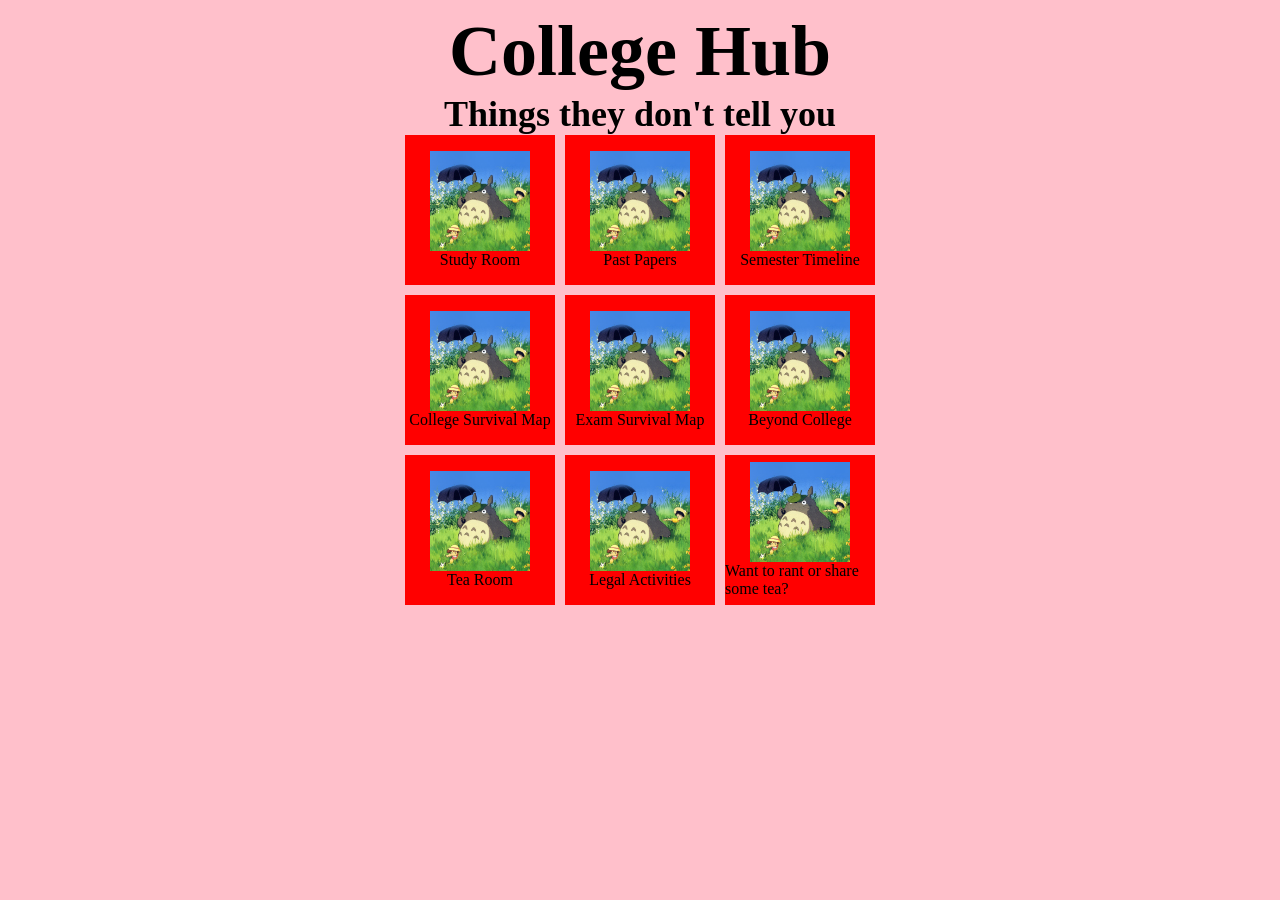
==== index.html @ ace234d8 "Initial Setup" ====
<!doctype html>
<html lang="en">
  <head>
    <meta charset="UTF-8" />
    <meta name="viewport" content="width=device-width, initial-scale=1.0" />
    <title>Govt Graduate College Hub</title>
    <link rel="stylesheet" href="style.css" />
  </head>
  <bod>
    <!-- Home Page -->

     <!-- Home section -->
    <section class="homeSection" id="home">
      <h1>College Hub</h1>
      <h4>Things they don't tell you</h4>

      <div class="servicesDiv" id="services">
        <!-- Service 1 -->
           <div class="service" id="#">
            <img src="img.jpg" alt="">
            <p>Study Room</p>
           </div>

            <!-- Service 2 -->
            <div class="service" id="#">
            <img src="img.jpg" alt="">
            <p>Past Papers</p>
           </div>
            <!-- Service 3 -->
            <div class="service" id="#">
            <img src="img.jpg" alt="">
            <p>Semester Timeline</p>
           </div>
            <!-- Service 4 -->
            <div class="service" id="#">
            <img src="img.jpg" alt="">
            <p>College Survival Map</p>
           </div>
           <!-- Service 5 -->
            <div class="service" id="#">
            <img src="img.jpg" alt="">
            <p>Exam Survival Map</p>
           </div>
           <!-- Service 6 -->
            <div class="service" id="#">
            <img src="img.jpg" alt="">
            <p>Beyond College</p>
           </div>
           <!-- Service 7 -->
            <div class="service" id="#">
            <img src="img.jpg" alt="">
            <p>Tea Room</p>
           </div>
           <!-- Service 8 -->
            <div class="service" id="#">
            <img src="img.jpg" alt="">
            <p>Legal Activities</p>
           </div>
           <!-- Service 9 -->
            <div class="service" id="#">
            <img src="img.jpg" alt="">
            <p>Want to rant or share some tea?</p>
           </div>
      </div>
    </section>
       
     <!-- Study Room -->
      <section>
           
      </section> 

     <!-- About Section -->
      <section>

      </section>

     <!-- Footer -->
      <footer>

      </footer>

  </body>
</html>
---- style.css ----
*{
    margin: 0;
    padding: 0;
    box-sizing: border-box;
}

.homeSection{
    height: 100vh;
    width: 100%;
    background: pink;
    display: flex;
    flex-direction: column;
    align-items: center;
}
.homeSection h1{
    margin-top: 10px;
    font-size: 8vh;
}
.homeSection h4{
    font-size: 4vh;
}

.servicesDiv{
    display:grid;
    grid-template-columns: repeat(3, 1fr);
    gap: 10px;
}
.service{
    width: 150px;
    height: 150px;
    background: red;
    display: flex;
    flex-direction: column;
    align-items: center;
    justify-content: center;

}
.service img{
    height: 100px;
}
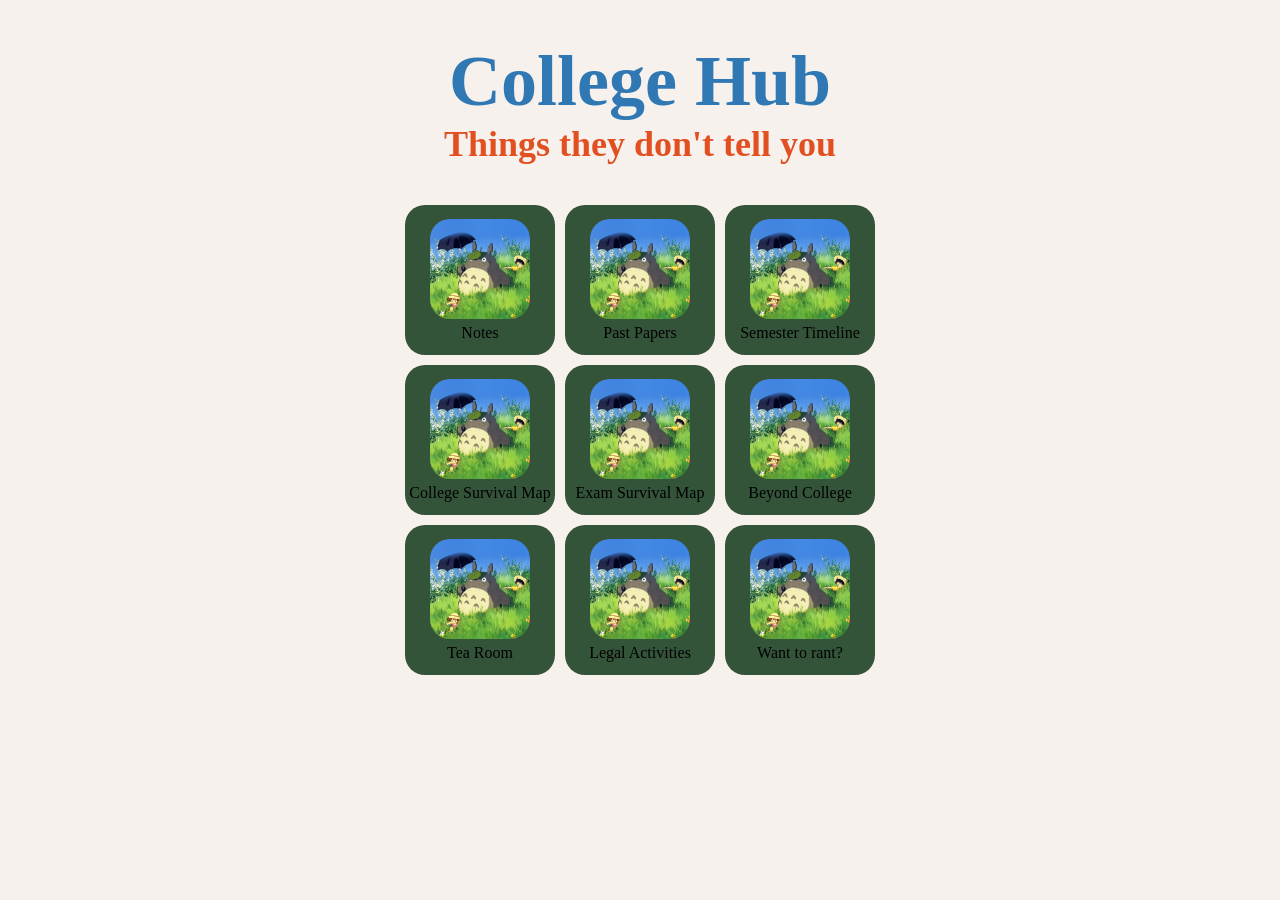
==== commit 85df7528: "Created Navbar" ====
--- a/index.html
+++ b/index.html
@@ -16,58 +16,53 @@
 
       <div class="servicesDiv" id="services">
         <!-- Service 1 -->
-           <div class="service" id="#">
+           <div class="service" id="notesLink" data-page="notes.html">
             <img src="img.jpg" alt="">
-            <p>Study Room</p>
+            <p>Notes</p>
            </div>
 
             <!-- Service 2 -->
-            <div class="service" id="#">
+            <div class="service" id="pastPapersLink" data-page="pastPapers.html">
             <img src="img.jpg" alt="">
             <p>Past Papers</p>
            </div>
             <!-- Service 3 -->
-            <div class="service" id="#">
+            <div class="service" id="semesterTimelineLink" data-page="semesterTimeline.html">
             <img src="img.jpg" alt="">
             <p>Semester Timeline</p>
            </div>
             <!-- Service 4 -->
-            <div class="service" id="#">
+            <div class="service" id="collegeSurvivalMapLink" data-page="collegeSurvivalMap.html">
             <img src="img.jpg" alt="">
             <p>College Survival Map</p>
            </div>
            <!-- Service 5 -->
-            <div class="service" id="#">
+            <div class="service" id="examSurvivalMapLink" data-page="examSurvivalMap.html">
             <img src="img.jpg" alt="">
             <p>Exam Survival Map</p>
            </div>
            <!-- Service 6 -->
-            <div class="service" id="#">
+            <div class="service" id="beyondCollegeLink" data-page="BeyondCollege.html">
             <img src="img.jpg" alt="">
             <p>Beyond College</p>
            </div>
            <!-- Service 7 -->
-            <div class="service" id="#">
+            <div class="service" id="teaRoomLink" data-page="teaRoom.html">
             <img src="img.jpg" alt="">
             <p>Tea Room</p>
            </div>
            <!-- Service 8 -->
-            <div class="service" id="#">
+            <div class="service" id="legalActivitiesLink" data-page="legalActivities.html">
             <img src="img.jpg" alt="">
             <p>Legal Activities</p>
            </div>
            <!-- Service 9 -->
-            <div class="service" id="#">
+            <div class="service" id="rantInputLink" data-page="rantInput.html">
             <img src="img.jpg" alt="">
-            <p>Want to rant or share some tea?</p>
+            <p>Want to rant?</p>
            </div>
       </div>
     </section>
-       
-     <!-- Study Room -->
-      <section>
-           
-      </section> 
 
      <!-- About Section -->
       <section>
@@ -79,5 +74,6 @@
 
       </footer>
 
+      <script src="script.js"></script>
   </body>
 </html>
--- a/style.css
+++ b/style.css
@@ -3,38 +3,65 @@
     padding: 0;
     box-sizing: border-box;
 }
+:root {
+    --paper: #F6F1EC;
+    --forest: #345439;
+    --ink: #251A0D;
+    --blue: #2F78B3;
+    --orange: #E25022;
+    --pink: #F1B3C4;
+    --lime: #C4C555;
+    --beige: #E5D8CB;
+    --taupe: #AC9179;
+}
 
 .homeSection{
     height: 100vh;
     width: 100%;
-    background: pink;
+    background: var(--paper);
     display: flex;
     flex-direction: column;
     align-items: center;
 }
 .homeSection h1{
-    margin-top: 10px;
+    margin-top: 40px;
     font-size: 8vh;
+    color: var(--blue);
 }
 .homeSection h4{
     font-size: 4vh;
+    color: var(--orange);
 }
 
 .servicesDiv{
     display:grid;
     grid-template-columns: repeat(3, 1fr);
     gap: 10px;
+    margin-top: 40px;
 }
 .service{
     width: 150px;
     height: 150px;
-    background: red;
+    background: var(--forest);
     display: flex;
     flex-direction: column;
     align-items: center;
     justify-content: center;
-
+    border: none;
+    border-radius: 20px;
+    gap: 5px;
+    transition: transform 1.2s ease;
 }
 .service img{
     height: 100px;
-}+    border: none;
+    border-radius: 20px;
+}
+
+.service:hover{
+     border: 2px solid var(--orange);
+}
+
+.service:active{
+    border: 4px solid var(--orange);
+}
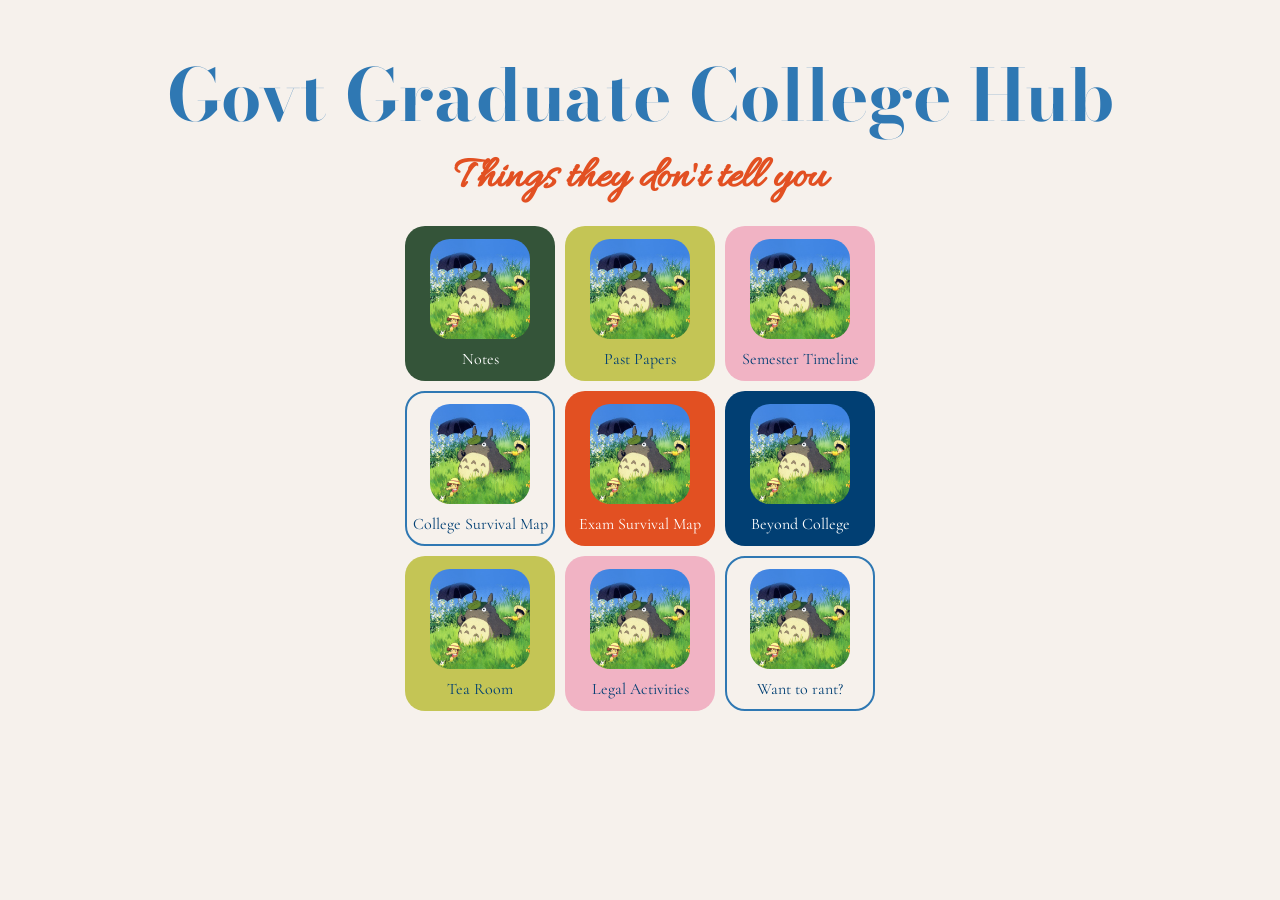
==== commit ff088831: "Done with styling of home page" ====
--- a/index.html
+++ b/index.html
@@ -1,79 +1,101 @@
 <!doctype html>
 <html lang="en">
-  <head>
-    <meta charset="UTF-8" />
-    <meta name="viewport" content="width=device-width, initial-scale=1.0" />
-    <title>Govt Graduate College Hub</title>
-    <link rel="stylesheet" href="style.css" />
-  </head>
-  <bod>
-    <!-- Home Page -->
 
-     <!-- Home section -->
-    <section class="homeSection" id="home">
-      <h1>College Hub</h1>
-      <h4>Things they don't tell you</h4>
+<head>
+  <meta charset="UTF-8" />
+  <meta name="viewport" content="width=device-width, initial-scale=1.0" />
+  <title>Govt Graduate College Hub</title>
+  <link rel="stylesheet" href="style.css" />
 
-      <div class="servicesDiv" id="services">
-        <!-- Service 1 -->
-           <div class="service" id="notesLink" data-page="notes.html">
-            <img src="img.jpg" alt="">
-            <p>Notes</p>
-           </div>
+  <!-- Bodoni Moda Font -->
+  <link rel="preconnect" href="https://fonts.googleapis.com">
+  <link rel="preconnect" href="https://fonts.gstatic.com" crossorigin>
+  <link
+    href="https://fonts.googleapis.com/css2?family=Archivo+Black&family=Betania+Patmos&family=Bodoni+Moda:ital,opsz,wght@0,6..96,400..900;1,6..96,400..900&family=Caveat:wght@400..700&family=Dancing+Script:wght@400..700&family=Handlee&family=Playwrite+NZ+Guides&display=swap"
+    rel="stylesheet">
 
-            <!-- Service 2 -->
-            <div class="service" id="pastPapersLink" data-page="pastPapers.html">
-            <img src="img.jpg" alt="">
-            <p>Past Papers</p>
-           </div>
-            <!-- Service 3 -->
-            <div class="service" id="semesterTimelineLink" data-page="semesterTimeline.html">
-            <img src="img.jpg" alt="">
-            <p>Semester Timeline</p>
-           </div>
-            <!-- Service 4 -->
-            <div class="service" id="collegeSurvivalMapLink" data-page="collegeSurvivalMap.html">
-            <img src="img.jpg" alt="">
-            <p>College Survival Map</p>
-           </div>
-           <!-- Service 5 -->
-            <div class="service" id="examSurvivalMapLink" data-page="examSurvivalMap.html">
-            <img src="img.jpg" alt="">
-            <p>Exam Survival Map</p>
-           </div>
-           <!-- Service 6 -->
-            <div class="service" id="beyondCollegeLink" data-page="BeyondCollege.html">
-            <img src="img.jpg" alt="">
-            <p>Beyond College</p>
-           </div>
-           <!-- Service 7 -->
-            <div class="service" id="teaRoomLink" data-page="teaRoom.html">
-            <img src="img.jpg" alt="">
-            <p>Tea Room</p>
-           </div>
-           <!-- Service 8 -->
-            <div class="service" id="legalActivitiesLink" data-page="legalActivities.html">
-            <img src="img.jpg" alt="">
-            <p>Legal Activities</p>
-           </div>
-           <!-- Service 9 -->
-            <div class="service" id="rantInputLink" data-page="rantInput.html">
-            <img src="img.jpg" alt="">
-            <p>Want to rant?</p>
-           </div>
+  <!-- Allura Font -->
+  <link rel="preconnect" href="https://fonts.googleapis.com">
+  <link rel="preconnect" href="https://fonts.gstatic.com" crossorigin>
+  <link
+    href="https://fonts.googleapis.com/css2?family=Allura&family=Archivo+Black&family=Betania+Patmos&family=Bodoni+Moda:ital,opsz,wght@0,6..96,400..900;1,6..96,400..900&family=Caveat:wght@400..700&family=Dancing+Script:wght@400..700&family=Handlee&family=Playwrite+NZ+Guides&display=swap"
+    rel="stylesheet">
+
+  <!-- Cormorant Garamond Font -->
+  <link rel="preconnect" href="https://fonts.googleapis.com">
+  <link rel="preconnect" href="https://fonts.gstatic.com" crossorigin>
+  <link
+    href="https://fonts.googleapis.com/css2?family=Allura&family=Archivo+Black&family=Betania+Patmos&family=Bodoni+Moda:ital,opsz,wght@0,6..96,400..900;1,6..96,400..900&family=Caveat:wght@400..700&family=Cormorant+Garamond:ital,wght@0,300..700;1,300..700&family=Dancing+Script:wght@400..700&family=Handlee&family=Playwrite+NZ+Guides&display=swap"
+    rel="stylesheet">
+</head>
+<bod>
+  <!-- Home Page -->
+
+  <!-- Home section -->
+  <section class="homeSection" id="home">
+    <h1>Govt Graduate College Hub</h1>
+    <h4>Things they don't tell you</h4>
+
+    <div class="servicesDiv" id="services">
+      <!-- Service 1 -->
+      <div class="service" id="notesLink" data-page="notes.html">
+        <img src="img.jpg" alt="">
+        <p>Notes</p>
       </div>
-    </section>
 
-     <!-- About Section -->
-      <section>
+      <!-- Service 2 -->
+      <div class="service" id="pastPapersLink" data-page="pastPapers.html">
+        <img src="img.jpg" alt="">
+        <p>Past Papers</p>
+      </div>
+      <!-- Service 3 -->
+      <div class="service" id="semesterTimelineLink" data-page="semesterTimeline.html">
+        <img src="img.jpg" alt="">
+        <p>Semester Timeline</p>
+      </div>
+      <!-- Service 4 -->
+      <div class="service" id="collegeSurvivalMapLink" data-page="collegeSurvivalMap.html">
+        <img src="img.jpg" alt="">
+        <p>College Survival Map</p>
+      </div>
+      <!-- Service 5 -->
+      <div class="service" id="examSurvivalMapLink" data-page="examSurvivalMap.html">
+        <img src="img.jpg" alt="">
+        <p>Exam Survival Map</p>
+      </div>
+      <!-- Service 6 -->
+      <div class="service" id="beyondCollegeLink" data-page="BeyondCollege.html">
+        <img src="img.jpg" alt="">
+        <p>Beyond College</p>
+      </div>
+      <!-- Service 7 -->
+      <div class="service" id="teaRoomLink" data-page="teaRoom.html">
+        <img src="img.jpg" alt="">
+        <p>Tea Room</p>
+      </div>
+      <!-- Service 8 -->
+      <div class="service" id="legalActivitiesLink" data-page="legalActivities.html">
+        <img src="img.jpg" alt="">
+        <p>Legal Activities</p>
+      </div>
+      <!-- Service 9 -->
+      <div class="service" id="rantInputLink" data-page="rantInput.html">
+        <img src="img.jpg" alt="">
+        <p>Want to rant?</p>
+      </div>
+    </div>
+  </section>
 
-      </section>
+  <!-- About Section -->
+  <section>
 
-     <!-- Footer -->
-      <footer>
+  </section>
 
-      </footer>
+  <!-- Footer -->
+  <footer>
 
-      <script src="script.js"></script>
+  </footer>
+
+  <script src="script.js"></script>
   </body>
-</html>
+</html>
--- a/style.css
+++ b/style.css
@@ -8,6 +8,7 @@
     --forest: #345439;
     --ink: #251A0D;
     --blue: #2F78B3;
+    --Darkblue: #013f73;
     --orange: #E25022;
     --pink: #F1B3C4;
     --lime: #C4C555;
@@ -24,12 +25,14 @@
     align-items: center;
 }
 .homeSection h1{
+     font-family: "Bodoni Moda",serif;
     margin-top: 40px;
     font-size: 8vh;
     color: var(--blue);
 }
 .homeSection h4{
-    font-size: 4vh;
+    font-family: "Allura", cursive;
+    font-size: 5vh;
     color: var(--orange);
 }
 
@@ -37,25 +40,67 @@
     display:grid;
     grid-template-columns: repeat(3, 1fr);
     gap: 10px;
-    margin-top: 40px;
+    margin-top: 20px;
 }
 .service{
     width: 150px;
-    height: 150px;
-    background: var(--forest);
+    height: 155px;
     display: flex;
     flex-direction: column;
     align-items: center;
     justify-content: center;
     border: none;
     border-radius: 20px;
-    gap: 5px;
+    gap: 10px;
     transition: transform 1.2s ease;
+    font-family: "Cormorant Garamond", serif;
+   
+
 }
 .service img{
     height: 100px;
     border: none;
     border-radius: 20px;
+   
+}
+
+#notesLink{
+  background: var(--forest);
+  color: white;
+}
+#pastPapersLink{
+    background: var(--lime);
+     color: var(--Darkblue);
+}
+#semesterTimelineLink{
+    background: var(--pink);
+     color: var(--Darkblue);
+}
+#collegeSurvivalMapLink{
+    border: 2px solid var(--blue);
+     color: var(--Darkblue);
+}
+#examSurvivalMapLink{
+    background: var(--orange);
+  color: white;
+
+}
+#beyondCollegeLink{
+    background: var(--Darkblue);
+  color: white;
+
+}
+#teaRoomLink{
+    background: var(--lime);
+     color: var(--Darkblue);
+}
+#legalActivitiesLink{
+    background: var(--pink);
+     color: var(--Darkblue);
+}
+#rantInputLink{
+   border: 2px solid var(--blue);
+    color: var(--Darkblue);
 }
 
 .service:hover{
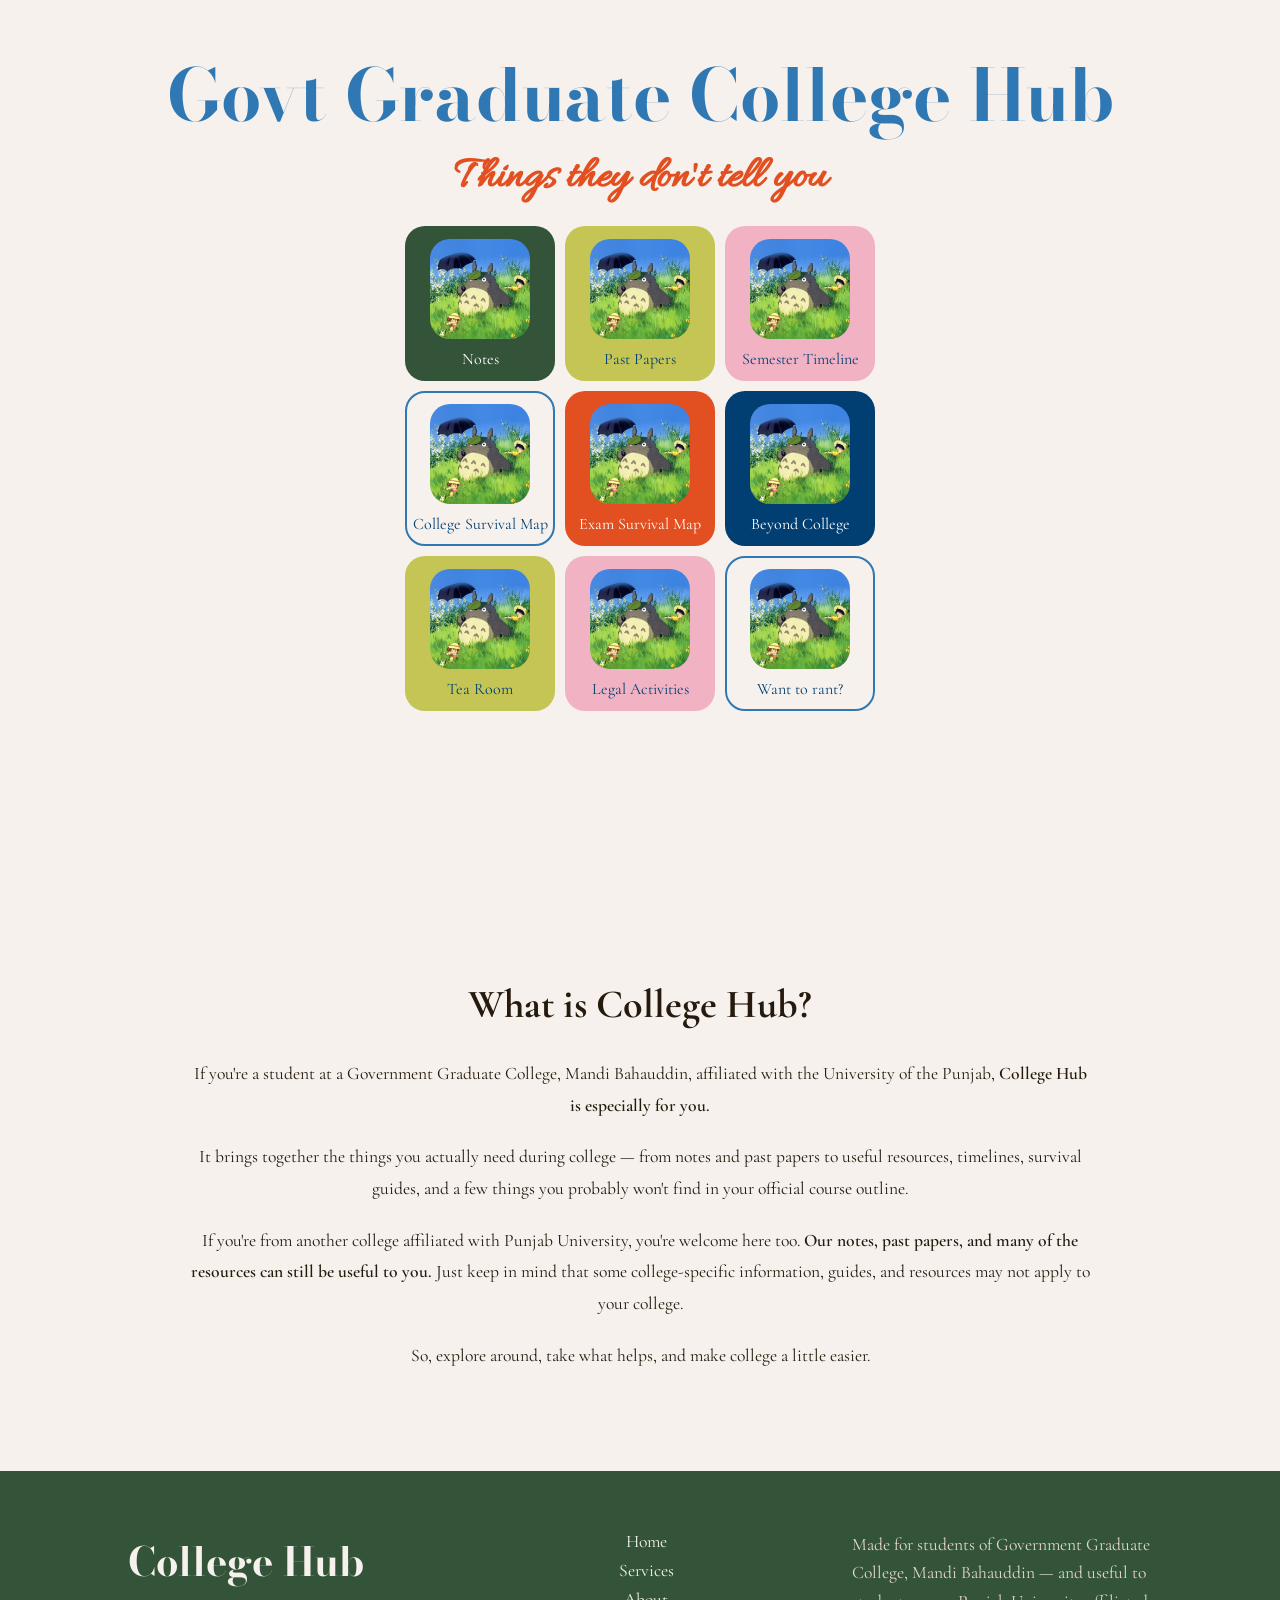
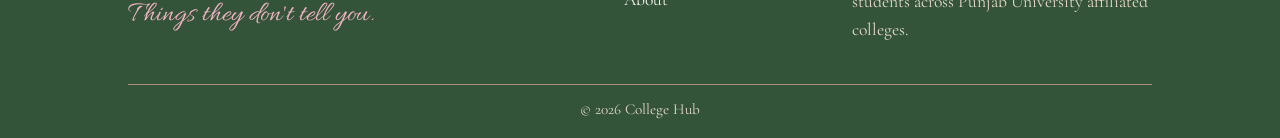
==== commit 5db7c75c: "Created footer and styled it and made the whole home page responsive" ====
--- a/index.html
+++ b/index.html
@@ -87,14 +87,74 @@
   </section>
 
   <!-- About Section -->
-  <section>
+<section class="introSection" id="about">
 
-  </section>
+    <div class="introContent">
+
+        <h2>What is College Hub?</h2>
+
+        <p>
+            If you're a student at a Government Graduate College, Mandi Bahauddin,
+            affiliated with the University of the Punjab,
+            <strong>College Hub is especially for you.</strong>
+        </p>
+
+        <p>
+            It brings together the things you actually need during college —
+            from notes and past papers to useful resources, timelines,
+            survival guides, and a few things you probably won't find
+            in your official course outline.
+        </p>
+
+        <p>
+            If you're from another college affiliated with Punjab University,
+            you're welcome here too.
+            <strong>Our notes, past papers, and many of the resources
+            can still be useful to you.</strong>
+            Just keep in mind that some college-specific information,
+            guides, and resources may not apply to your college.
+        </p>
+
+        <p>
+            So, explore around, take what helps,
+            and make college a little easier.
+        </p>
+
+    </div>
+
+</section>
+
+
 
   <!-- Footer -->
   <footer>
+    <div class="footerContent">
 
-  </footer>
+        <div class="footerBrand">
+            <h2>College Hub</h2>
+            <p>Things they don't tell you.</p>
+        </div>
+
+        <div class="footerLinks">
+            <a href="#home">Home</a>
+            <a href="#services">Services</a>
+            <a href="#about">About</a>
+        </div>
+
+        <div class="footerNote">
+            <p>
+                Made for students of Government Graduate College,
+                Mandi Bahauddin — and useful to students across
+                Punjab University affiliated colleges.
+            </p>
+        </div>
+
+    </div>
+
+    <div class="footerBottom">
+        <p>© 2026 College Hub</p>
+    </div>
+</footer>
 
   <script src="script.js"></script>
   </body>
--- a/style.css
+++ b/style.css
@@ -1,112 +1,318 @@
-*{
-    margin: 0;
-    padding: 0;
-    box-sizing: border-box;
+* {
+  margin: 0;
+  padding: 0;
+  box-sizing: border-box;
 }
 :root {
-    --paper: #F6F1EC;
-    --forest: #345439;
-    --ink: #251A0D;
-    --blue: #2F78B3;
-    --Darkblue: #013f73;
-    --orange: #E25022;
-    --pink: #F1B3C4;
-    --lime: #C4C555;
-    --beige: #E5D8CB;
-    --taupe: #AC9179;
-}
-
-.homeSection{
-    height: 100vh;
-    width: 100%;
-    background: var(--paper);
-    display: flex;
+  --paper: #f6f1ec;
+  --forest: #345439;
+  --ink: #251a0d;
+  --blue: #2f78b3;
+  --Darkblue: #013f73;
+  --orange: #e25022;
+  --pink: #f1b3c4;
+  --lime: #c4c555;
+  --beige: #e5d8cb;
+  --taupe: #ac9179;
+} /* ========================= HOME SECTION ========================= */
+.homeSection {
+  min-height: 100vh;
+  width: 100%;
+  background: var(--paper);
+  display: flex;
+  flex-direction: column;
+  align-items: center;
+  padding: 40px 20px;
+}
+.homeSection h1 {
+  font-family: "Bodoni Moda", serif;
+  margin-top: 0;
+  font-size: clamp(3rem, 8vh, 5.5rem);
+  color: var(--blue);
+  text-align: center;
+}
+.homeSection h4 {
+  font-family: "Allura", cursive;
+  font-size: clamp(2rem, 5vh, 3.5rem);
+  color: var(--orange);
+  text-align: center;
+} /* ========================= SERVICES ========================= */
+.servicesDiv {
+    display: grid;
+    grid-template-columns: repeat(3, 150px);
+    gap: 10px;
+    margin-top: 20px;
+}
+.service {
+  width: 150px;
+  height: 155px;
+  display: flex;
+  flex-direction: column;
+  align-items: center;
+  justify-content: center;
+  border: none;
+  border-radius: 20px;
+  gap: 10px;
+  transition: transform 1.2s ease;
+  font-family: "Cormorant Garamond", serif;
+  cursor: pointer;
+}
+.service img {
+  height: 100px;
+  max-width: 100%;
+  border: none;
+  border-radius: 20px;
+} /* Service Colors */
+#notesLink {
+  background: var(--forest);
+  color: white;
+}
+#pastPapersLink {
+  background: var(--lime);
+  color: var(--Darkblue);
+}
+#semesterTimelineLink {
+  background: var(--pink);
+  color: var(--Darkblue);
+}
+#collegeSurvivalMapLink {
+  border: 2px solid var(--blue);
+  color: var(--Darkblue);
+}
+#examSurvivalMapLink {
+  background: var(--orange);
+  color: white;
+}
+#beyondCollegeLink {
+  background: var(--Darkblue);
+  color: white;
+}
+#teaRoomLink {
+  background: var(--lime);
+  color: var(--Darkblue);
+}
+#legalActivitiesLink {
+  background: var(--pink);
+  color: var(--Darkblue);
+}
+#rantInputLink {
+  border: 2px solid var(--blue);
+  color: var(--Darkblue);
+} /* Hover */
+.service:hover {
+  border: 2px solid var(--orange);
+  transform: translateY(-4px);
+}
+.service:active {
+  border: 4px solid var(--orange);
+} /* ========================= ABOUT SECTION ========================= */
+.introSection {
+  padding: 80px 10%;
+  background-color: var(--paper);
+  font-family: "Cormorant Garamond", serif;
+}
+.introContent {
+  width: 100%;
+  max-width: 900px;
+  margin: 0 auto;
+  text-align: center;
+}
+.introContent h2 {
+  font-size: clamp(2rem, 5vw, 2.5rem);
+  margin-bottom: 30px;
+  color: var(--ink);
+}
+.introContent p {
+  font-size: clamp(1rem, 2vw, 1.1rem);
+  line-height: 1.8;
+  margin-bottom: 20px;
+  color: var(--ink);
+  font-family: "Cormorant Garamond", serif;
+}
+.introContent strong {
+  font-weight: 600;
+} /* ========================= FOOTER ========================= */
+footer {
+  background-color: var(--forest);
+  color: var(--paper);
+  padding: 60px 10% 20px;
+  font-family: "Cormorant Garamond", serif;
+}
+.footerContent {
+  display: flex;
+  justify-content: space-between;
+  align-items: flex-start;
+  gap: 50px;
+  max-width: 1100px;
+  margin: 0 auto;
+} /* Brand */
+.footerBrand {
+  flex: 1;
+}
+.footerBrand h2 {
+  font-family: "Bodoni Moda", serif;
+  font-size: clamp(2rem, 4vw, 2.5rem);
+  color: var(--paper);
+  margin-bottom: 5px;
+}
+.footerBrand p {
+  font-family: "Allura", cursive;
+  font-size: clamp(1.5rem, 3vw, 1.8rem);
+  color: var(--pink);
+} /* Navigation */
+.footerLinks {
+  display: flex;
+  flex-direction: column;
+  align-items: center;
+  gap: 8px;
+  flex: 1;
+}
+.footerLinks a {
+  font-family: "Cormorant Garamond", serif;
+  font-size: 1.1rem;
+  color: var(--paper);
+  text-decoration: none;
+  transition: color 0.3s ease;
+}
+.footerLinks a:hover {
+  color: var(--lime);
+} /* Description */
+.footerNote {
+  max-width: 300px;
+}
+.footerNote p {
+  font-size: 1.1rem;
+  line-height: 1.6;
+  color: var(--beige);
+} /* Bottom */
+.footerBottom {
+  max-width: 1100px;
+  margin: 40px auto 0;
+  padding-top: 15px;
+  border-top: 1px solid var(--taupe);
+  text-align: center;
+}
+.footerBottom p {
+  font-family: "Cormorant Garamond", serif;
+  font-size: 0.95rem;
+  color: var(--beige);
+} /* ========================= TABLET ========================= */
+@media (max-width: 900px) {
+   .servicesDiv {
+        grid-template-columns: repeat(3, 120px);
+        gap: 8px;
+    }
+
+    .service {
+        width: 120px;
+        height: 125px;
+    }
+
+    .service img {
+        height: 75px;
+    }
+  .footerContent {
+    gap: 30px;
+  }
+} /* ========================= MOBILE ========================= */
+@media (max-width: 600px) {
+  .homeSection {
+    min-height: 100vh;
+    padding: 30px 15px 40px;
+  }
+  .homeSection h1 {
+    margin-top: 0;
+    font-size: clamp(2.8rem, 14vw, 4rem);
+  }
+  .homeSection h4 {
+    font-size: clamp(1.8rem, 9vw, 2.8rem);
+  } /* Services */
+  .servicesDiv {
+        grid-template-columns: repeat(3, 100px);
+        gap: 7px;
+    }
+
+    .service {
+        width: 100px;
+        height: 105px;
+        border-radius: 15px;
+        gap: 5px;
+    }
+
+    .service img {
+        height: 60px;
+        border-radius: 15px;
+    }
+
+    .service p {
+        font-size: 0.9rem;
+        text-align: center;
+    }
+    /* About */
+  .introSection {
+    padding: 60px 8%;
+  }
+  .introContent h2 {
+    margin-bottom: 20px;
+  }
+  .introContent p {
+    line-height: 1.7;
+  } /* Footer */
+  footer {
+    padding: 50px 8% 20px;
+  }
+  .footerContent {
     flex-direction: column;
     align-items: center;
-}
-.homeSection h1{
-     font-family: "Bodoni Moda",serif;
-    margin-top: 40px;
-    font-size: 8vh;
-    color: var(--blue);
-}
-.homeSection h4{
-    font-family: "Allura", cursive;
-    font-size: 5vh;
-    color: var(--orange);
-}
-
-.servicesDiv{
-    display:grid;
-    grid-template-columns: repeat(3, 1fr);
-    gap: 10px;
-    margin-top: 20px;
-}
-.service{
-    width: 150px;
-    height: 155px;
-    display: flex;
-    flex-direction: column;
-    align-items: center;
+    text-align: center;
+    gap: 30px;
+  }
+  .footerBrand {
+    width: 100%;
+  }
+  .footerLinks {
+    flex-direction: row;
     justify-content: center;
-    border: none;
-    border-radius: 20px;
-    gap: 10px;
-    transition: transform 1.2s ease;
-    font-family: "Cormorant Garamond", serif;
-   
-
-}
-.service img{
-    height: 100px;
-    border: none;
-    border-radius: 20px;
-   
-}
-
-#notesLink{
-  background: var(--forest);
-  color: white;
-}
-#pastPapersLink{
-    background: var(--lime);
-     color: var(--Darkblue);
-}
-#semesterTimelineLink{
-    background: var(--pink);
-     color: var(--Darkblue);
-}
-#collegeSurvivalMapLink{
-    border: 2px solid var(--blue);
-     color: var(--Darkblue);
-}
-#examSurvivalMapLink{
-    background: var(--orange);
-  color: white;
-
-}
-#beyondCollegeLink{
-    background: var(--Darkblue);
-  color: white;
-
-}
-#teaRoomLink{
-    background: var(--lime);
-     color: var(--Darkblue);
-}
-#legalActivitiesLink{
-    background: var(--pink);
-     color: var(--Darkblue);
-}
-#rantInputLink{
-   border: 2px solid var(--blue);
-    color: var(--Darkblue);
-}
-
-.service:hover{
-     border: 2px solid var(--orange);
-}
-
-.service:active{
-    border: 4px solid var(--orange);
-}
+    flex-wrap: wrap;
+    gap: 10px 25px;
+    width: 100%;
+  }
+  .footerNote {
+    max-width: 100%;
+  }
+  .footerBottom {
+    margin-top: 30px;
+  }
+} /* ========================= SMALL PHONES ========================= */
+@media (max-width: 380px) {
+  .homeSection {
+    padding-left: 10px;
+    padding-right: 10px;
+  }
+    .servicesDiv {
+        grid-template-columns: repeat(3, 85px);
+        gap: 5px;
+    }
+
+    .service {
+        width: 85px;
+        height: 90px;
+        border-radius: 12px;
+    }
+
+    .service img {
+        height: 50px;
+        border-radius: 12px;
+    }
+
+    .service p {
+        font-size: 0.75rem;
+    }
+  .introSection {
+    padding: 50px 6%;
+  }
+  footer {
+    padding-left: 6%;
+    padding-right: 6%;
+  }
+}
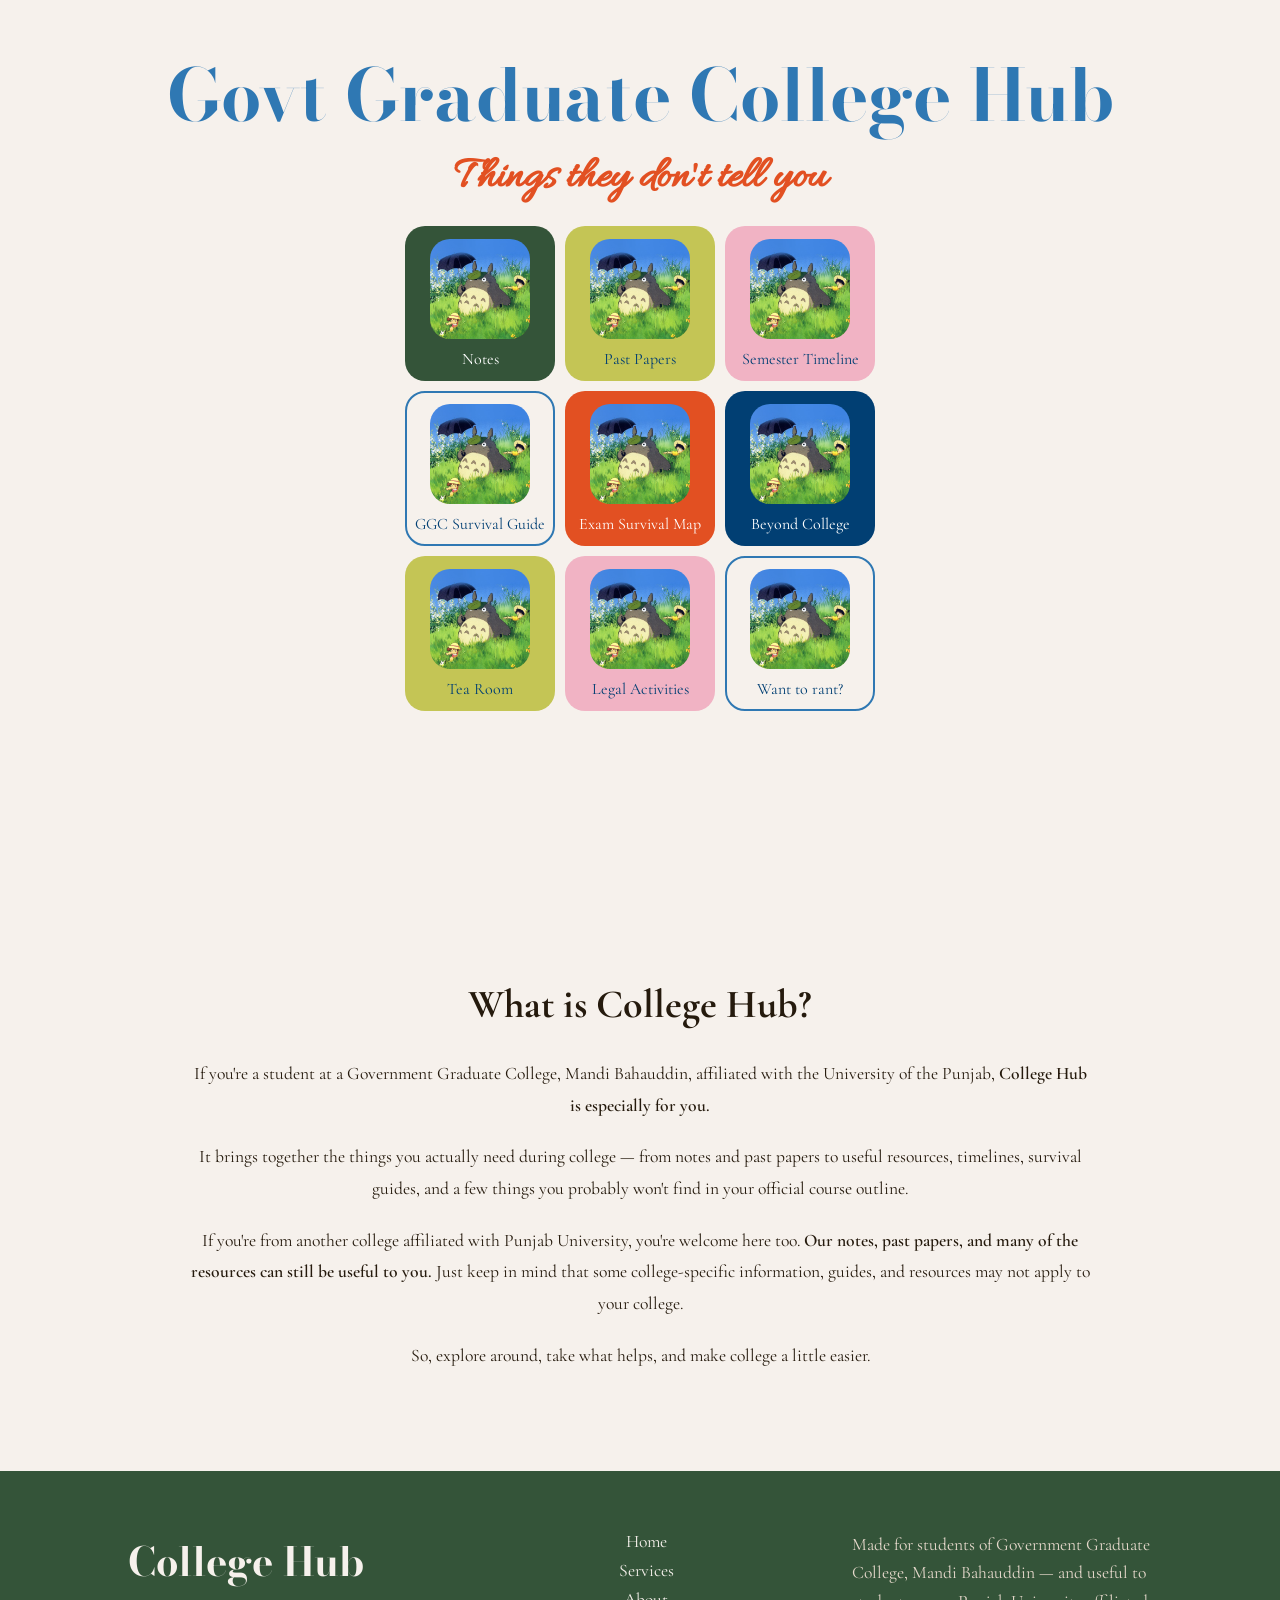
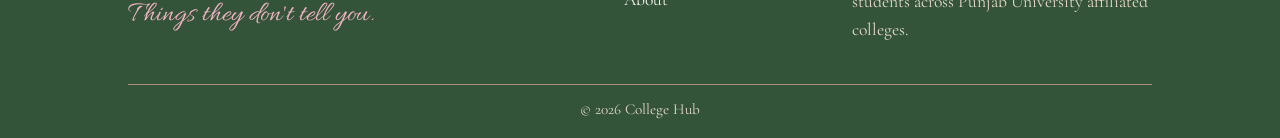
==== commit ee33790b: "Created college survival page" ====
--- a/index.html
+++ b/index.html
@@ -54,9 +54,9 @@
         <p>Semester Timeline</p>
       </div>
       <!-- Service 4 -->
-      <div class="service" id="collegeSurvivalMapLink" data-page="collegeSurvivalMap.html">
+      <div class="service" id="collegeSurvivalMapLink" data-page="clgSurvivalMap.html">
         <img src="img.jpg" alt="">
-        <p>College Survival Map</p>
+        <p>GGC Survival Guide</p>
       </div>
       <!-- Service 5 -->
       <div class="service" id="examSurvivalMapLink" data-page="examSurvivalMap.html">
--- a/style.css
+++ b/style.css
@@ -3,6 +3,7 @@
   padding: 0;
   box-sizing: border-box;
 }
+
 :root {
   --paper: #f6f1ec;
   --forest: #345439;
@@ -14,7 +15,9 @@
   --lime: #c4c555;
   --beige: #e5d8cb;
   --taupe: #ac9179;
-} /* ========================= HOME SECTION ========================= */
+}
+
+/* ========================= HOME SECTION ========================= */
 .homeSection {
   min-height: 100vh;
   width: 100%;
@@ -24,6 +27,7 @@
   align-items: center;
   padding: 40px 20px;
 }
+
 .homeSection h1 {
   font-family: "Bodoni Moda", serif;
   margin-top: 0;
@@ -31,18 +35,22 @@
   color: var(--blue);
   text-align: center;
 }
+
 .homeSection h4 {
   font-family: "Allura", cursive;
   font-size: clamp(2rem, 5vh, 3.5rem);
   color: var(--orange);
   text-align: center;
-} /* ========================= SERVICES ========================= */
+}
+
+/* ========================= SERVICES ========================= */
 .servicesDiv {
-    display: grid;
-    grid-template-columns: repeat(3, 150px);
-    gap: 10px;
-    margin-top: 20px;
-}
+  display: grid;
+  grid-template-columns: repeat(3, 150px);
+  gap: 10px;
+  margin-top: 20px;
+}
+
 .service {
   width: 150px;
   height: 155px;
@@ -57,71 +65,90 @@
   font-family: "Cormorant Garamond", serif;
   cursor: pointer;
 }
+
 .service img {
   height: 100px;
   max-width: 100%;
   border: none;
   border-radius: 20px;
-} /* Service Colors */
+}
+
+/* Service Colors */
 #notesLink {
   background: var(--forest);
   color: white;
 }
+
 #pastPapersLink {
   background: var(--lime);
   color: var(--Darkblue);
 }
+
 #semesterTimelineLink {
   background: var(--pink);
   color: var(--Darkblue);
 }
+
 #collegeSurvivalMapLink {
   border: 2px solid var(--blue);
   color: var(--Darkblue);
 }
+
 #examSurvivalMapLink {
   background: var(--orange);
   color: white;
 }
+
 #beyondCollegeLink {
   background: var(--Darkblue);
   color: white;
 }
+
 #teaRoomLink {
   background: var(--lime);
   color: var(--Darkblue);
 }
+
 #legalActivitiesLink {
   background: var(--pink);
   color: var(--Darkblue);
 }
+
 #rantInputLink {
   border: 2px solid var(--blue);
   color: var(--Darkblue);
-} /* Hover */
+}
+
+/* Hover */
 .service:hover {
   border: 2px solid var(--orange);
   transform: translateY(-4px);
 }
+
 .service:active {
   border: 4px solid var(--orange);
-} /* ========================= ABOUT SECTION ========================= */
+}
+
+/* ========================= ABOUT SECTION ========================= */
 .introSection {
   padding: 80px 10%;
   background-color: var(--paper);
   font-family: "Cormorant Garamond", serif;
 }
+
 .introContent {
   width: 100%;
   max-width: 900px;
   margin: 0 auto;
   text-align: center;
 }
+
 .introContent h2 {
   font-size: clamp(2rem, 5vw, 2.5rem);
   margin-bottom: 30px;
   color: var(--ink);
 }
+
 .introContent p {
   font-size: clamp(1rem, 2vw, 1.1rem);
   line-height: 1.8;
@@ -129,15 +156,19 @@
   color: var(--ink);
   font-family: "Cormorant Garamond", serif;
 }
+
 .introContent strong {
   font-weight: 600;
-} /* ========================= FOOTER ========================= */
+}
+
+/* ========================= FOOTER ========================= */
 footer {
   background-color: var(--forest);
   color: var(--paper);
   padding: 60px 10% 20px;
   font-family: "Cormorant Garamond", serif;
 }
+
 .footerContent {
   display: flex;
   justify-content: space-between;
@@ -145,21 +176,27 @@
   gap: 50px;
   max-width: 1100px;
   margin: 0 auto;
-} /* Brand */
+}
+
+/* Brand */
 .footerBrand {
   flex: 1;
 }
+
 .footerBrand h2 {
   font-family: "Bodoni Moda", serif;
   font-size: clamp(2rem, 4vw, 2.5rem);
   color: var(--paper);
   margin-bottom: 5px;
 }
+
 .footerBrand p {
   font-family: "Allura", cursive;
   font-size: clamp(1.5rem, 3vw, 1.8rem);
   color: var(--pink);
-} /* Navigation */
+}
+
+/* Navigation */
 .footerLinks {
   display: flex;
   flex-direction: column;
@@ -167,6 +204,7 @@
   gap: 8px;
   flex: 1;
 }
+
 .footerLinks a {
   font-family: "Cormorant Garamond", serif;
   font-size: 1.1rem;
@@ -174,17 +212,23 @@
   text-decoration: none;
   transition: color 0.3s ease;
 }
+
 .footerLinks a:hover {
   color: var(--lime);
-} /* Description */
+}
+
+/* Description */
 .footerNote {
   max-width: 300px;
 }
+
 .footerNote p {
   font-size: 1.1rem;
   line-height: 1.6;
   color: var(--beige);
-} /* Bottom */
+}
+
+/* Bottom */
 .footerBottom {
   max-width: 1100px;
   margin: 40px auto 0;
@@ -192,84 +236,102 @@
   border-top: 1px solid var(--taupe);
   text-align: center;
 }
+
 .footerBottom p {
   font-family: "Cormorant Garamond", serif;
   font-size: 0.95rem;
   color: var(--beige);
-} /* ========================= TABLET ========================= */
+}
+
+/* ========================= TABLET ========================= */
 @media (max-width: 900px) {
-   .servicesDiv {
-        grid-template-columns: repeat(3, 120px);
-        gap: 8px;
-    }
-
-    .service {
-        width: 120px;
-        height: 125px;
-    }
-
-    .service img {
-        height: 75px;
-    }
+  .servicesDiv {
+    grid-template-columns: repeat(3, 120px);
+    gap: 8px;
+  }
+
+  .service {
+    width: 120px;
+    height: 125px;
+  }
+
+  .service img {
+    height: 75px;
+  }
+
   .footerContent {
     gap: 30px;
   }
-} /* ========================= MOBILE ========================= */
+}
+
+/* ========================= MOBILE ========================= */
 @media (max-width: 600px) {
   .homeSection {
     min-height: 100vh;
     padding: 30px 15px 40px;
   }
+
   .homeSection h1 {
     margin-top: 0;
     font-size: clamp(2.8rem, 14vw, 4rem);
   }
+
   .homeSection h4 {
     font-size: clamp(1.8rem, 9vw, 2.8rem);
-  } /* Services */
+  }
+
+  /* Services */
   .servicesDiv {
-        grid-template-columns: repeat(3, 100px);
-        gap: 7px;
-    }
-
-    .service {
-        width: 100px;
-        height: 105px;
-        border-radius: 15px;
-        gap: 5px;
-    }
-
-    .service img {
-        height: 60px;
-        border-radius: 15px;
-    }
-
-    .service p {
-        font-size: 0.9rem;
-        text-align: center;
-    }
-    /* About */
+    grid-template-columns: repeat(3, 100px);
+    gap: 7px;
+  }
+
+  .service {
+    width: 100px;
+    height: 105px;
+    border-radius: 15px;
+    gap: 5px;
+  }
+
+  .service img {
+    height: 60px;
+    border-radius: 15px;
+  }
+
+  .service p {
+    font-size: 0.9rem;
+    text-align: center;
+  }
+
+  /* About */
   .introSection {
     padding: 60px 8%;
   }
+
   .introContent h2 {
     margin-bottom: 20px;
   }
+
   .introContent p {
     line-height: 1.7;
-  } /* Footer */
+  }
+
+  /* Footer */
   footer {
     padding: 50px 8% 20px;
   }
+
   .footerContent {
     flex-direction: column;
     align-items: center;
     text-align: center;
     gap: 30px;
   }
+
   .footerBrand {
     width: 100%;
   }
+
   .footerLinks {
     flex-direction: row;
     justify-content: center;
@@ -277,42 +339,49 @@
     gap: 10px 25px;
     width: 100%;
   }
+
   .footerNote {
     max-width: 100%;
   }
+
   .footerBottom {
     margin-top: 30px;
   }
-} /* ========================= SMALL PHONES ========================= */
+}
+
+/* ========================= SMALL PHONES ========================= */
 @media (max-width: 380px) {
   .homeSection {
     padding-left: 10px;
     padding-right: 10px;
   }
-    .servicesDiv {
-        grid-template-columns: repeat(3, 85px);
-        gap: 5px;
-    }
-
-    .service {
-        width: 85px;
-        height: 90px;
-        border-radius: 12px;
-    }
-
-    .service img {
-        height: 50px;
-        border-radius: 12px;
-    }
-
-    .service p {
-        font-size: 0.75rem;
-    }
+
+  .servicesDiv {
+    grid-template-columns: repeat(3, 85px);
+    gap: 5px;
+  }
+
+  .service {
+    width: 85px;
+    height: 90px;
+    border-radius: 12px;
+  }
+
+  .service img {
+    height: 50px;
+    border-radius: 12px;
+  }
+
+  .service p {
+    font-size: 0.75rem;
+  }
+
   .introSection {
     padding: 50px 6%;
   }
+
   footer {
     padding-left: 6%;
     padding-right: 6%;
   }
-}
+}
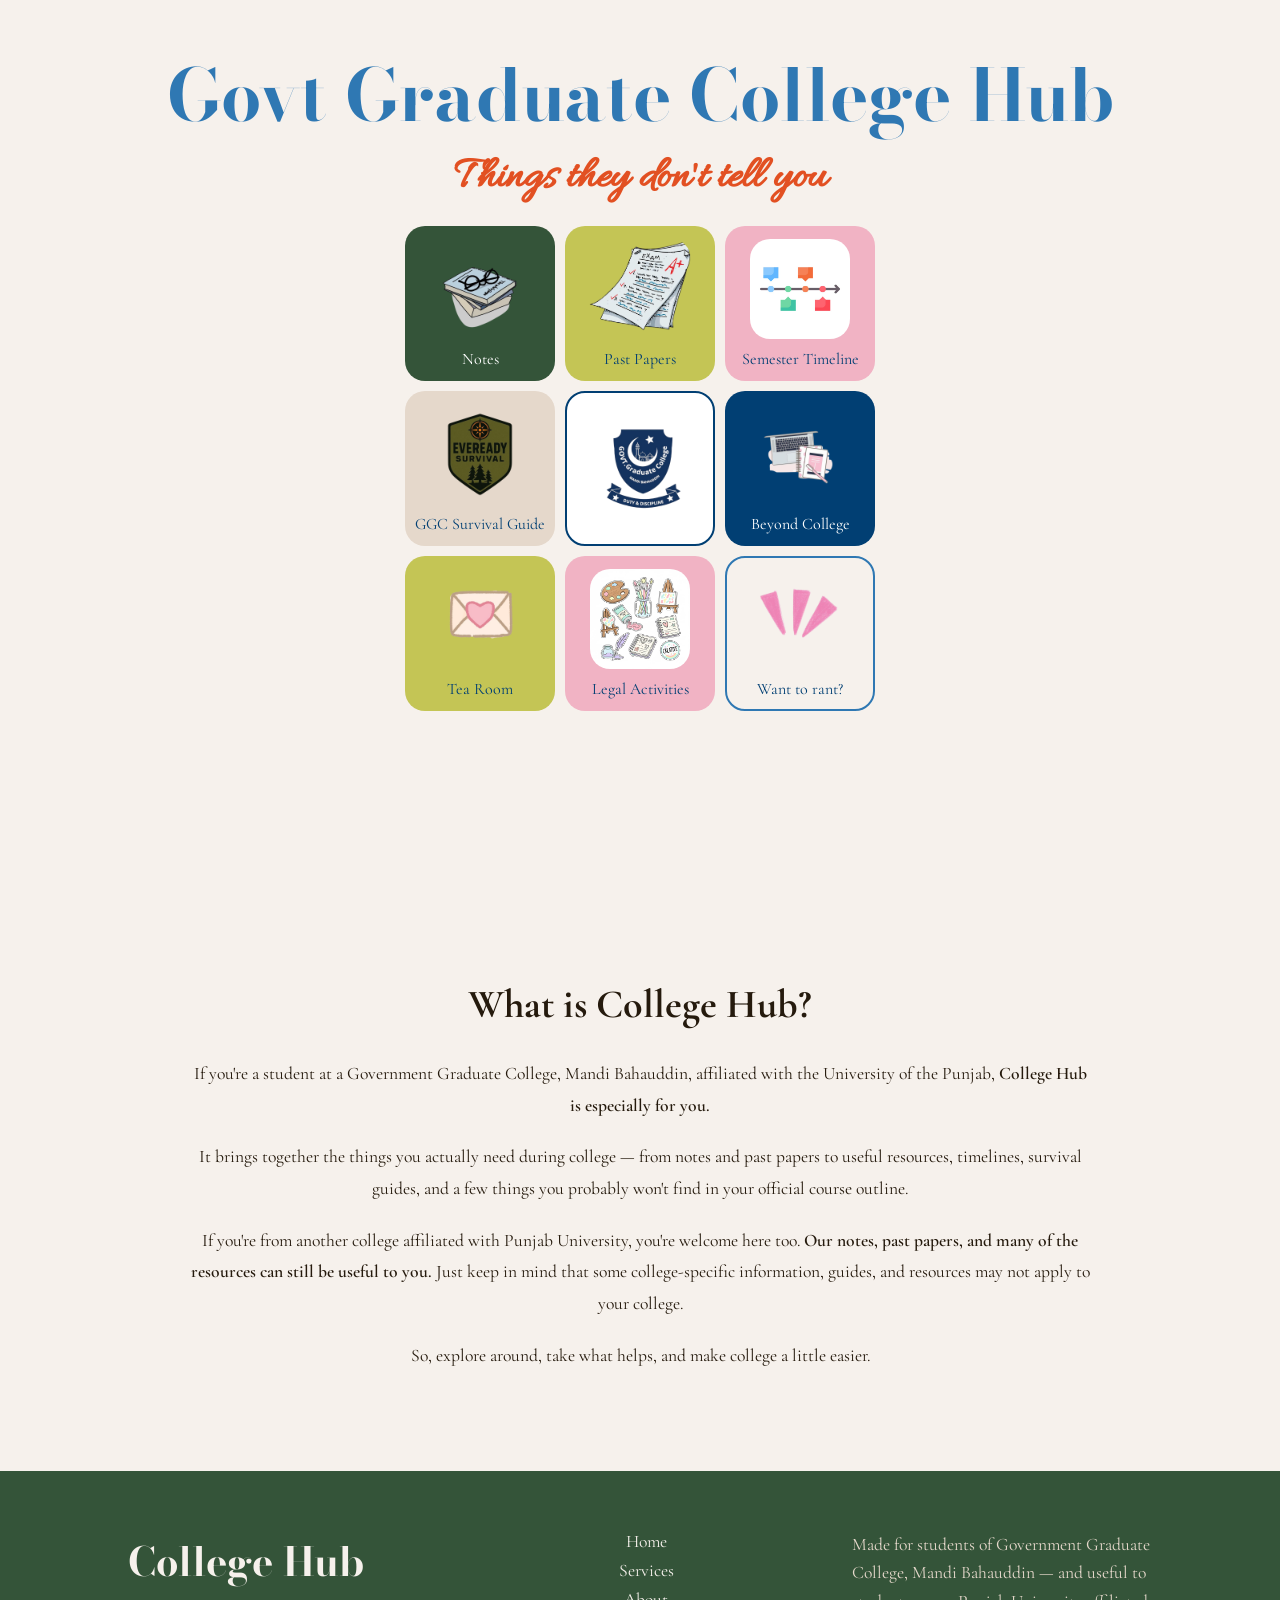
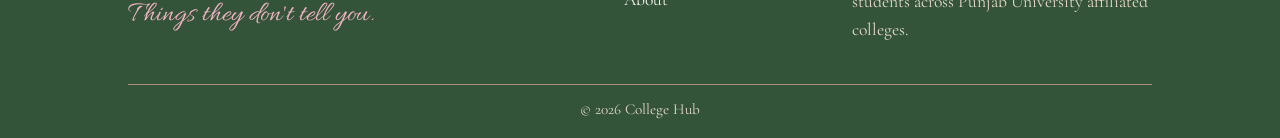
==== commit 80ebc8cb: "Cleaned up" ====
--- a/index.html
+++ b/index.html
@@ -28,7 +28,7 @@
     href="https://fonts.googleapis.com/css2?family=Allura&family=Archivo+Black&family=Betania+Patmos&family=Bodoni+Moda:ital,opsz,wght@0,6..96,400..900;1,6..96,400..900&family=Caveat:wght@400..700&family=Cormorant+Garamond:ital,wght@0,300..700;1,300..700&family=Dancing+Script:wght@400..700&family=Handlee&family=Playwrite+NZ+Guides&display=swap"
     rel="stylesheet">
 </head>
-<bod>
+<body>
   <!-- Home Page -->
 
   <!-- Home section -->
@@ -39,48 +39,47 @@
     <div class="servicesDiv" id="services">
       <!-- Service 1 -->
       <div class="service" id="notesLink" data-page="notes.html">
-        <img src="img.jpg" alt="">
+        <img src="./imgs/notes.png" alt="">
         <p>Notes</p>
       </div>
 
       <!-- Service 2 -->
       <div class="service" id="pastPapersLink" data-page="pastPapers.html">
-        <img src="img.jpg" alt="">
+        <img src="./imgs/exam.png" alt="">
         <p>Past Papers</p>
       </div>
       <!-- Service 3 -->
       <div class="service" id="semesterTimelineLink" data-page="semesterTimeline.html">
-        <img src="img.jpg" alt="">
+        <img src="./imgs/Timeline Sticker PNG Images (Transparent HD Photo Clipart).jpg" alt="">
         <p>Semester Timeline</p>
       </div>
       <!-- Service 4 -->
       <div class="service" id="collegeSurvivalMapLink" data-page="clgSurvivalMap.html">
-        <img src="img.jpg" alt="">
+        <img src="./imgs/Wilderness_Foraging_Checklist_-_Printable_PDF_Survival_Guide-removebg-preview.png" alt="">
         <p>GGC Survival Guide</p>
       </div>
       <!-- Service 5 -->
-      <div class="service" id="examSurvivalMapLink" data-page="examSurvivalMap.html">
-        <img src="img.jpg" alt="">
-        <p>Exam Survival Map</p>
+      <div id="needToKnow" data-page="examSurvivalMap.html">
+        <img src="./imgs/logo-2-removebg-preview.png" alt="">
       </div>
       <!-- Service 6 -->
       <div class="service" id="beyondCollegeLink" data-page="BeyondCollege.html">
-        <img src="img.jpg" alt="">
+        <img src="./imgs/resources.png" alt="">
         <p>Beyond College</p>
       </div>
       <!-- Service 7 -->
       <div class="service" id="teaRoomLink" data-page="teaRoom.html">
-        <img src="img.jpg" alt="">
+        <img src="./imgs/update.png" alt="">
         <p>Tea Room</p>
       </div>
       <!-- Service 8 -->
       <div class="service" id="legalActivitiesLink" data-page="legalActivities.html">
-        <img src="img.jpg" alt="">
+        <img src="./imgs/res.jpg"alt="">
         <p>Legal Activities</p>
       </div>
       <!-- Service 9 -->
       <div class="service" id="rantInputLink" data-page="rantInput.html">
-        <img src="img.jpg" alt="">
+        <img src="./imgs/rant.png" alt="">
         <p>Want to rant?</p>
       </div>
     </div>
--- a/style.css
+++ b/style.css
@@ -90,15 +90,33 @@
 }
 
 #collegeSurvivalMapLink {
-  border: 2px solid var(--blue);
-  color: var(--Darkblue);
-}
-
-#examSurvivalMapLink {
-  background: var(--orange);
-  color: white;
-}
-
+  border: none;
+  background: var(--beige);
+  color: var(--Darkblue);
+}
+
+#needToKnow{
+   width: 150px;
+  height: 155px;
+  display: flex;
+  flex-direction: column;
+  align-items: center;
+  justify-content: center;
+  border: none;
+  border-radius: 20px;
+  gap: 10px;
+  transition: transform 1.2s ease;
+  font-family: "Cormorant Garamond", serif;
+  background: white;
+  border: 2px solid var(--Darkblue);
+  
+}
+#needToKnow img{
+  height: 100px;
+  max-width: 100%;
+  border: none;
+  border-radius: 20px;
+}
 #beyondCollegeLink {
   background: var(--Darkblue);
   color: white;
